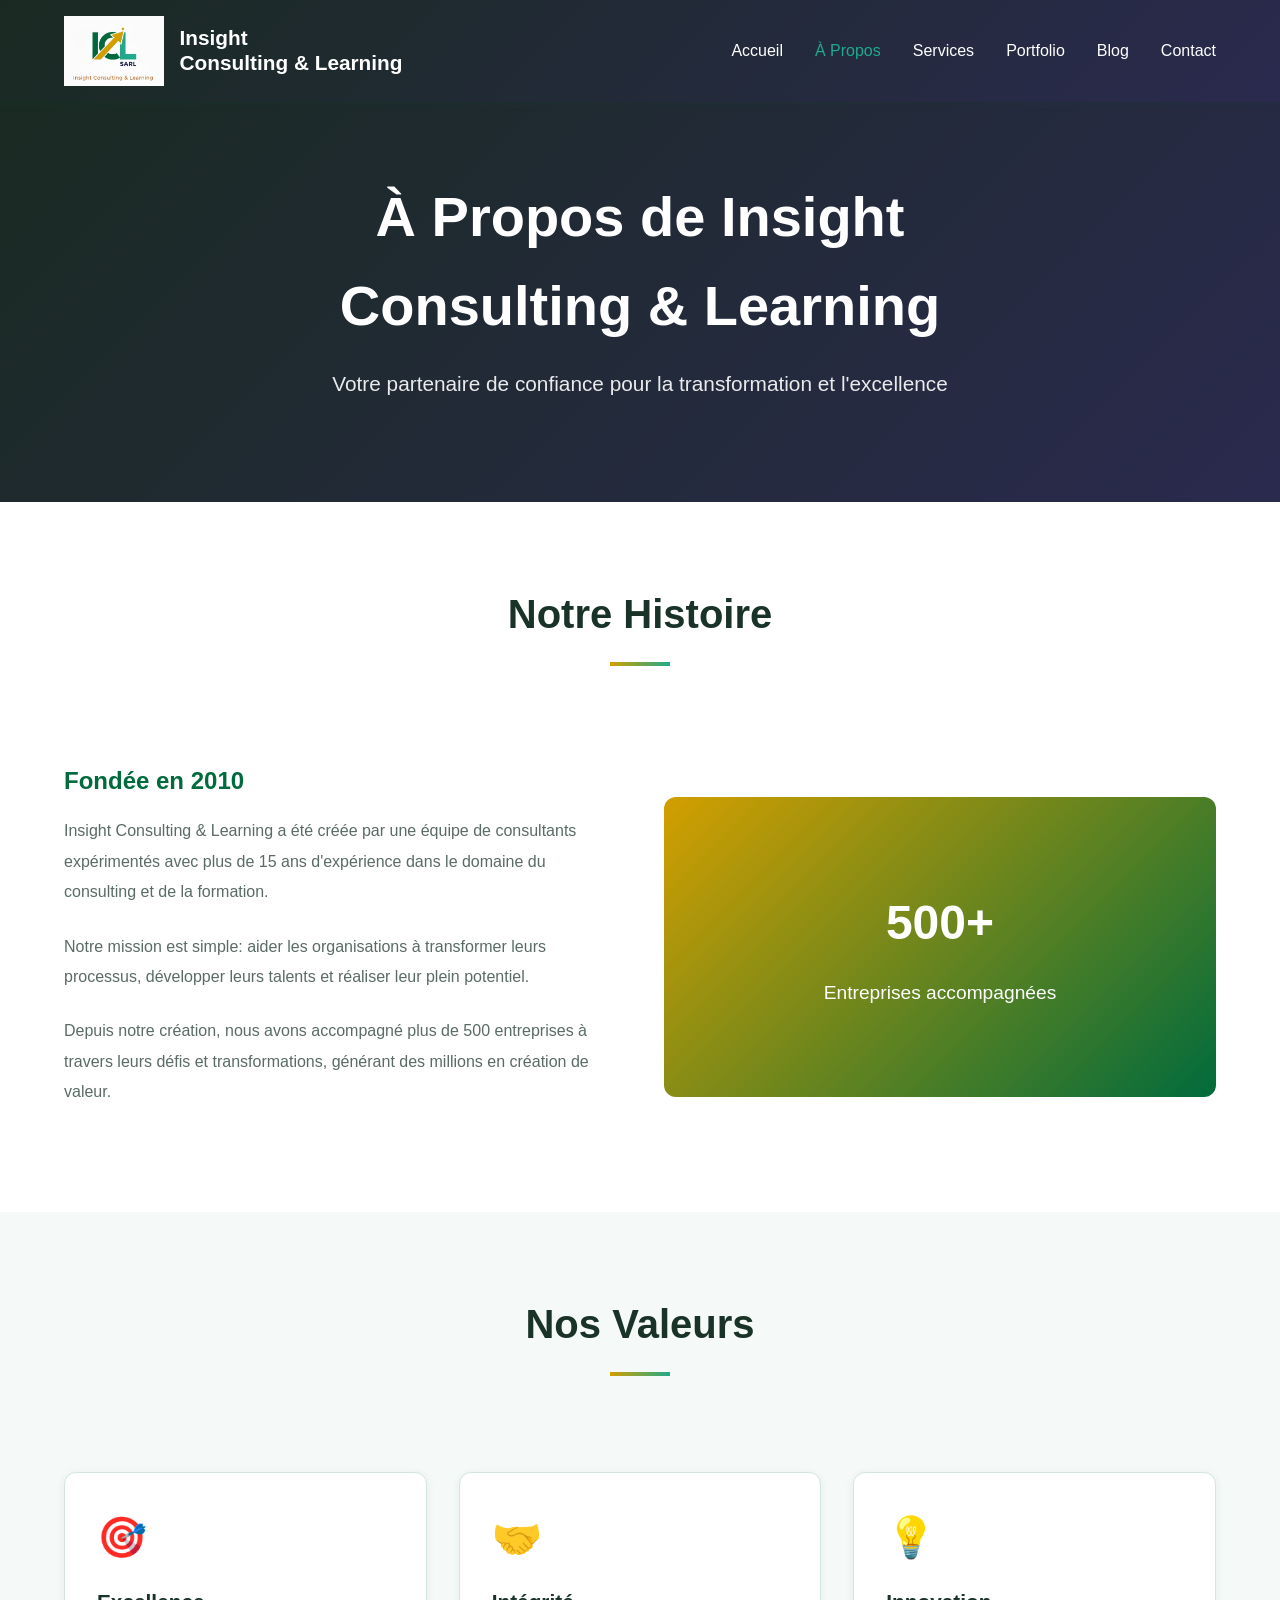
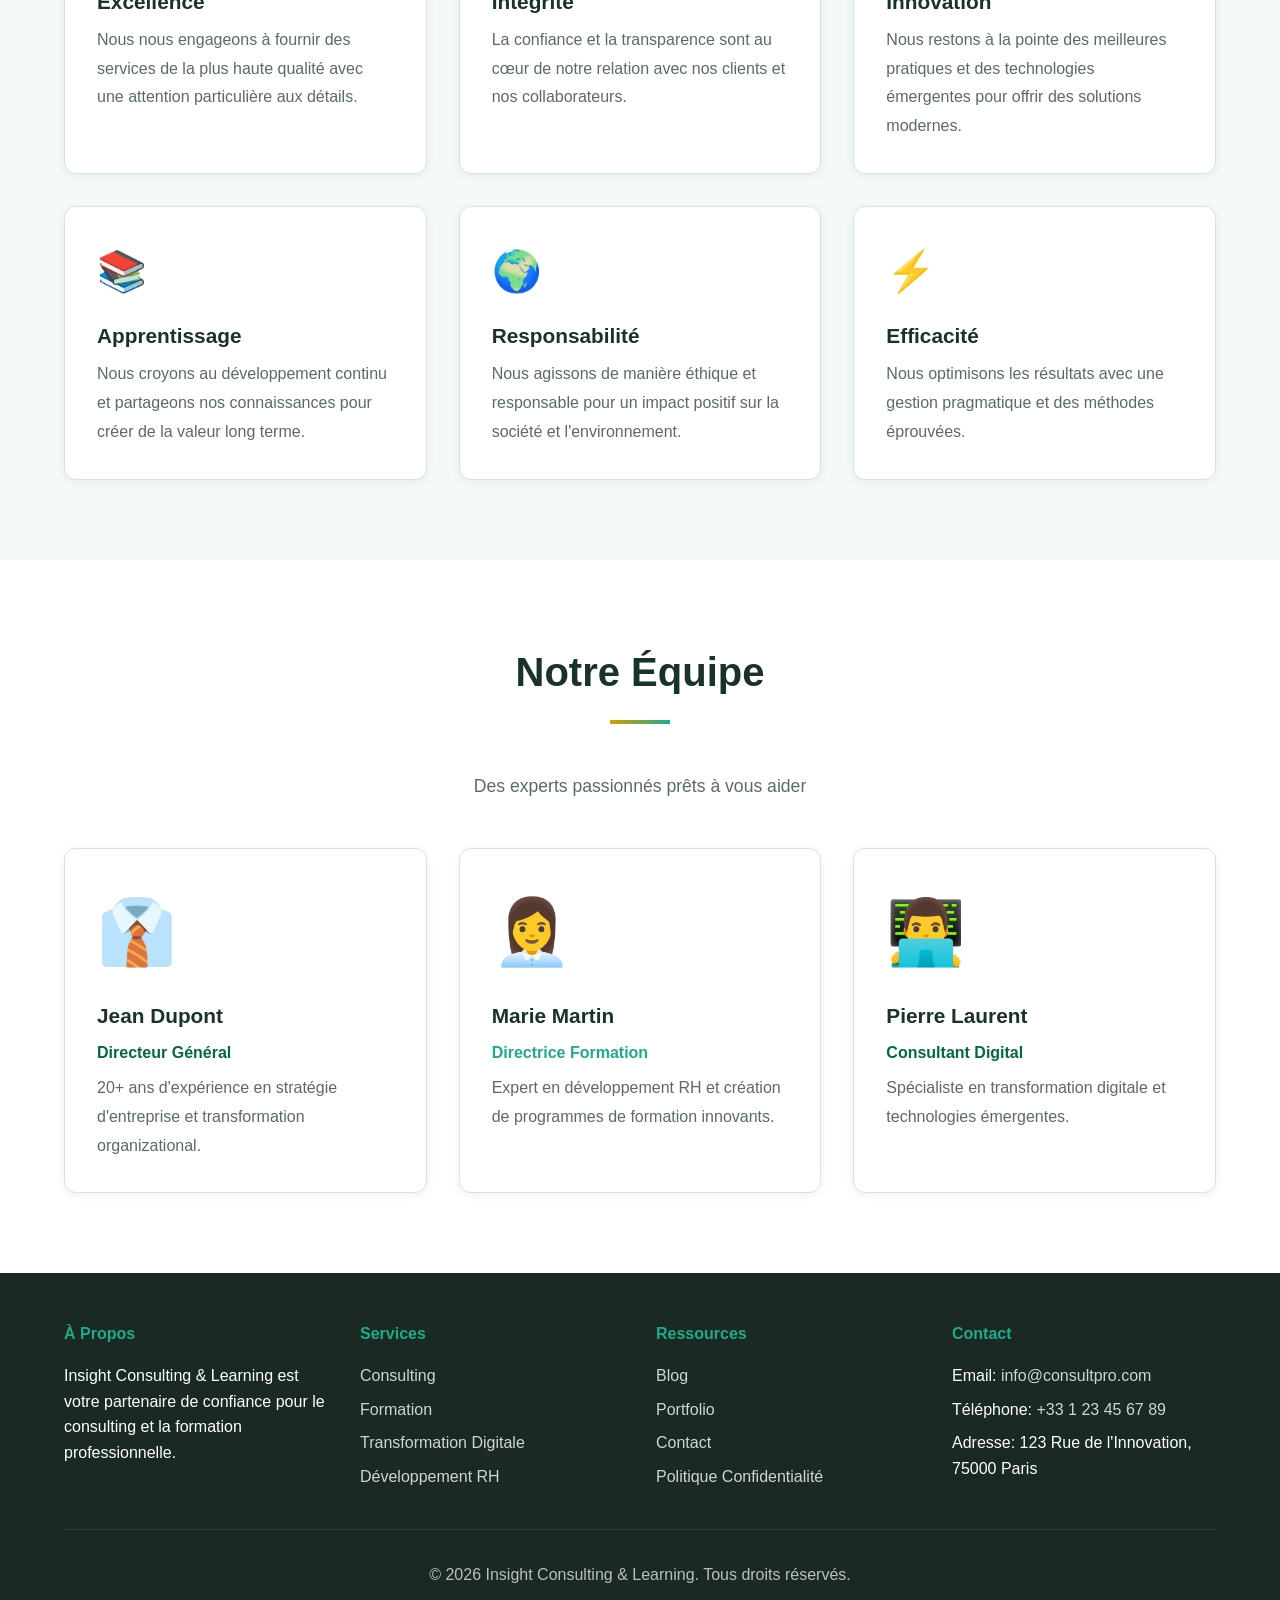
==== about.html @ 87603620 "Initial commit: Site vitrine Consulting et Formation" ====
<!DOCTYPE html>
<html lang="fr">
<head>
    <meta charset="UTF-8">
    <meta name="viewport" content="width=device-width, initial-scale=1.0">
    <title>À Propos - Insight Consulting & Learning</title>
    <meta name="description" content="Découvrez Insight Consulting & Learning, son histoire, son équipe et les valeurs qui nous guident.">
    <link rel="stylesheet" href="assets/css/style.css">
</head>
<body>
    <!-- HEADER & NAVIGATION -->
    <header>
        <nav>
            <div class="logo" style="display: flex; align-items: center; gap: 1rem;">
                <img src="assets/images/logo.jpeg" alt="Logo" style="height: 70px; width: auto;">
                <div style="font-size: 1.3rem; font-weight: bold; color: white; line-height: 1.2;">Insight<br>Consulting & Learning</div>
            </div>
            <ul class="nav-links">
                <li><a href="index.html">Accueil</a></li>
                <li><a href="about.html">À Propos</a></li>
                <li><a href="services.html">Services</a></li>
                <li><a href="portfolio.html">Portfolio</a></li>
                <li><a href="blog.html">Blog</a></li>
                <li><a href="contact.html">Contact</a></li>
            </ul>
            <button class="mobile-menu-toggle">☰</button>
        </nav>
    </header>

    <!-- HERO SECTION -->
    <section class="hero" style="min-height: 400px; padding: 60px 5%;">
        <div class="hero-content">
            <h1>À Propos de Insight Consulting & Learning</h1>
            <p>Votre partenaire de confiance pour la transformation et l'excellence</p>
        </div>
    </section>

    <!-- ABOUT CONTENT SECTION -->
    <section class="section">
        <h2 class="section-title">Notre Histoire</h2>
        
        <div class="about-content">
            <div class="about-text">
                <h3>Fondée en 2010</h3>
                <p>Insight Consulting & Learning a été créée par une équipe de consultants expérimentés avec plus de 15 ans d'expérience dans le domaine du consulting et de la formation.</p>
                <p>Notre mission est simple: aider les organisations à transformer leurs processus, développer leurs talents et réaliser leur plein potentiel.</p>
                <p>Depuis notre création, nous avons accompagné plus de 500 entreprises à travers leurs défis et transformations, générant des millions en création de valeur.</p>
            </div>
            <div style="background: linear-gradient(135deg, #D39F00, #006B3C); border-radius: 12px; padding: 2rem; color: white; display: flex; align-items: center; justify-content: center; min-height: 300px;">
                <div style="text-align: center;">
                    <div style="font-size: 3rem; font-weight: bold; margin-bottom: 1rem;">500+</div>
                    <div style="font-size: 1.2rem;">Entreprises accompagnées</div>
                </div>
            </div>
        </div>
    </section>

    <!-- VALUES SECTION -->
    <section class="section section-alt">
        <h2 class="section-title">Nos Valeurs</h2>
        
        <div class="cards-grid">
            <div class="card">
                <div class="card-icon">🎯</div>
                <h3 class="card-title">Excellence</h3>
                <p class="card-text">Nous nous engageons à fournir des services de la plus haute qualité avec une attention particulière aux détails.</p>
            </div>

            <div class="card">
                <div class="card-icon">🤝</div>
                <h3 class="card-title">Intégrité</h3>
                <p class="card-text">La confiance et la transparence sont au cœur de notre relation avec nos clients et nos collaborateurs.</p>
            </div>

            <div class="card">
                <div class="card-icon">💡</div>
                <h3 class="card-title">Innovation</h3>
                <p class="card-text">Nous restons à la pointe des meilleures pratiques et des technologies émergentes pour offrir des solutions modernes.</p>
            </div>

            <div class="card">
                <div class="card-icon">📚</div>
                <h3 class="card-title">Apprentissage</h3>
                <p class="card-text">Nous croyons au développement continu et partageons nos connaissances pour créer de la valeur long terme.</p>
            </div>

            <div class="card">
                <div class="card-icon">🌍</div>
                <h3 class="card-title">Responsabilité</h3>
                <p class="card-text">Nous agissons de manière éthique et responsable pour un impact positif sur la société et l'environnement.</p>
            </div>

            <div class="card">
                <div class="card-icon">⚡</div>
                <h3 class="card-title">Efficacité</h3>
                <p class="card-text">Nous optimisons les résultats avec une gestion pragmatique et des méthodes éprouvées.</p>
            </div>
        </div>
    </section>

    <!-- TEAM SECTION -->
    <section class="section">
        <h2 class="section-title">Notre Équipe</h2>
        <p class="section-subtitle">Des experts passionnés prêts à vous aider</p>
        
        <div class="cards-grid">
            <div class="card">
                <div class="card-icon" style="font-size: 4rem;">👔</div>
                <h3 class="card-title">Jean Dupont</h3>
                <p style="color: #006B3C; font-weight: 600; margin-bottom: 0.5rem;">Directeur Général</p>
                <p class="card-text">20+ ans d'expérience en stratégie d'entreprise et transformation organizational.</p>
            </div>

            <div class="card">
                <div class="card-icon" style="font-size: 4rem;">👩‍💼</div>
                <h3 class="card-title">Marie Martin</h3>
                <p style="color: #1FAA8B; font-weight: 600; margin-bottom: 0.5rem;">Directrice Formation</p>
                <p class="card-text">Expert en développement RH et création de programmes de formation innovants.</p>
            </div>

            <div class="card">
                <div class="card-icon" style="font-size: 4rem;">👨‍💻</div>
                <h3 class="card-title">Pierre Laurent</h3>
                <p style="color: #006B3C; font-weight: 600; margin-bottom: 0.5rem;">Consultant Digital</p>
                <p class="card-text">Spécialiste en transformation digitale et technologies émergentes.</p>
            </div>
        </div>
    </section>

    <!-- FOOTER -->
    <footer>
        <div class="footer-content">
            <div class="footer-section">
                <h4>À Propos</h4>
                <p>Insight Consulting & Learning est votre partenaire de confiance pour le consulting et la formation professionnelle.</p>
            </div>

            <div class="footer-section">
                <h4>Services</h4>
                <ul>
                    <li><a href="services.html#consulting">Consulting</a></li>
                    <li><a href="services.html#formation">Formation</a></li>
                    <li><a href="services.html#digital">Transformation Digitale</a></li>
                    <li><a href="services.html#rh">Développement RH</a></li>
                </ul>
            </div>

            <div class="footer-section">
                <h4>Ressources</h4>
                <ul>
                    <li><a href="blog.html">Blog</a></li>
                    <li><a href="portfolio.html">Portfolio</a></li>
                    <li><a href="contact.html">Contact</a></li>
                    <li><a href="#privacy">Politique Confidentialité</a></li>
                </ul>
            </div>

            <div class="footer-section">
                <h4>Contact</h4>
                <ul>
                    <li>Email: <a href="mailto:info@consultpro.com">info@consultpro.com</a></li>
                    <li>Téléphone: <a href="tel:+33123456789">+33 1 23 45 67 89</a></li>
                    <li>Adresse: 123 Rue de l'Innovation, 75000 Paris</li>
                </ul>
            </div>
        </div>

        <div class="footer-bottom">
            <p>&copy; 2026 Insight Consulting & Learning. Tous droits réservés.</p>
        </div>
    </footer>

    <!-- SCROLL TO TOP BUTTON -->
    <button id="scrollToTopBtn" style="display: none; position: fixed; bottom: 20px; right: 20px; padding: 10px 15px; background: linear-gradient(135deg, var(--primary-color), var(--secondary-color)); color: white; border: none; border-radius: 50%; cursor: pointer; font-size: 1.2rem; z-index: 999; width: 40px; height: 40px;">
        ↑
    </button>

    <script src="assets/js/script.js"></script>
</body>
</html>
---- assets/css/style.css ----
/* ============================================
   VARIABLES & RESET
   ============================================ */

:root {
  --primary-color: #006B3C;
  --secondary-color: #1FAA8B;
  --accent-color: #D39F00;
  --dark-bg: #1a2a22;
  --light-bg: #f5f9f7;
  --text-dark: #1a3328;
  --text-light: #5a6b65;
  --border-color: #d4e5dd;
  --shadow: 0 2px 8px rgba(0, 107, 60, 0.08);
  --shadow-lg: 0 8px 24px rgba(0, 107, 60, 0.15);
}

* {
  margin: 0;
  padding: 0;
  box-sizing: border-box;
}

html {
  scroll-behavior: smooth;
}

body {
  font-family: 'Segoe UI', Tahoma, Geneva, Verdana, sans-serif;
  color: var(--text-dark);
  line-height: 1.6;
  background-color: #fff;
}

/* ============================================
   HEADER & NAVIGATION
   ============================================ */

header {
  background: linear-gradient(135deg, var(--dark-bg) 0%, #2a2a4e 100%);
  color: white;
  position: sticky;
  top: 0;
  z-index: 1000;
  box-shadow: var(--shadow);
}

nav {
  display: flex;
  justify-content: space-between;
  align-items: center;
  padding: 1rem 5%;
  max-width: 1400px;
  margin: 0 auto;
  width: 100%;
}

.logo {
  font-size: 1.8rem;
  font-weight: bold;
  display: flex;
  align-items: center;
  gap: 0.5rem;
}

.nav-links {
  display: flex;
  list-style: none;
  gap: 2rem;
}

.nav-links a {
  color: white;
  text-decoration: none;
  transition: color 0.3s ease;
  font-weight: 500;
}

.nav-links a:hover {
  color: var(--secondary-color);
}

.mobile-menu-toggle {
  display: none;
  background: none;
  border: none;
  color: white;
  font-size: 1.5rem;
  cursor: pointer;
}

/* ============================================
   HERO SECTION
   ============================================ */

.hero {
  background: linear-gradient(135deg, var(--dark-bg) 0%, #2a2a4e 100%);
  color: white;
  padding: 100px 5%;
  text-align: center;
  min-height: 600px;
  display: flex;
  align-items: center;
  justify-content: center;
}

.hero-content {
  max-width: 800px;
  margin: 0 auto;
}

.hero h1 {
  font-size: 3.5rem;
  margin-bottom: 1rem;
  font-weight: bold;
}

.hero p {
  font-size: 1.3rem;
  margin-bottom: 2rem;
  color: rgba(255, 255, 255, 0.9);
}

.cta-button {
  display: inline-block;
  padding: 12px 30px;
  background: linear-gradient(135deg, var(--accent-color), var(--primary-color));
  color: white;
  text-decoration: none;
  border-radius: 50px;
  font-weight: 600;
  transition: transform 0.3s ease, box-shadow 0.3s ease;
  border: none;
  cursor: pointer;
  font-size: 1rem;
}

.cta-button:hover {
  transform: translateY(-2px);
  box-shadow: var(--shadow-lg);
}

/* ============================================
   MAIN CONTENT SECTIONS
   ============================================ */

.section {
  padding: 80px 5%;
  max-width: 1400px;
  margin: 0 auto;
}

.section-title {
  font-size: 2.5rem;
  margin-bottom: 3rem;
  text-align: center;
  color: var(--text-dark);
  position: relative;
  display: inline-block;
  width: 100%;
}

.section-title::after {
  content: '';
  display: block;
  width: 60px;
  height: 4px;
  background: linear-gradient(90deg, var(--accent-color), var(--secondary-color));
  margin: 1rem auto 0;
}

.section-subtitle {
  font-size: 1.1rem;
  color: var(--text-light);
  margin-bottom: 2rem;
  text-align: center;
}

/* ============================================
   CARDS & GRID
   ============================================ */

.cards-grid {
  display: grid;
  grid-template-columns: repeat(auto-fit, minmax(300px, 1fr));
  gap: 2rem;
  margin-top: 3rem;
}

.card {
  background: white;
  border-radius: 12px;
  padding: 2rem;
  box-shadow: var(--shadow);
  transition: transform 0.3s ease, box-shadow 0.3s ease;
  border: 1px solid var(--border-color);
}

.card:hover {
  transform: translateY(-8px);
  box-shadow: var(--shadow-lg);
}

.card-icon {
  font-size: 2.5rem;
  margin-bottom: 1rem;
  display: inline-block;
}

.card-title {
  font-size: 1.3rem;
  margin-bottom: 0.5rem;
  color: var(--text-dark);
}

.card-text {
  color: var(--text-light);
  line-height: 1.8;
}

/* ============================================
   ABOUT SECTION
   ============================================ */

.about-content {
  display: grid;
  grid-template-columns: 1fr 1fr;
  gap: 3rem;
  align-items: center;
  margin-top: 3rem;
}

.about-text h3 {
  font-size: 1.5rem;
  margin-bottom: 1rem;
  color: var(--primary-color);
}

.about-text p {
  margin-bottom: 1.5rem;
  color: var(--text-light);
  line-height: 1.9;
}

.values-list {
  list-style: none;
  margin-top: 2rem;
}

.values-list li {
  padding: 0.8rem 0;
  padding-left: 2rem;
  position: relative;
  color: var(--text-dark);
}

.values-list li::before {
  content: '✓';
  position: absolute;
  left: 0;
  color: var(--secondary-color);
  font-weight: bold;
  font-size: 1.3rem;
}

/* ============================================
   ALTERNATE SECTION (Light Background)
   ============================================ */

.section-alt {
  background-color: var(--light-bg);
}

/* ============================================
   CONTACT SECTION
   ============================================ */

.contact-wrapper {
  display: grid;
  grid-template-columns: 1fr 1fr;
  gap: 3rem;
  margin-top: 3rem;
}

.contact-info {
  display: flex;
  flex-direction: column;
  gap: 2rem;
}

.contact-item {
  padding: 1.5rem;
  background: white;
  border-radius: 8px;
  border-left: 4px solid var(--primary-color);
}

.contact-item strong {
  display: block;
  margin-bottom: 0.5rem;
  color: var(--text-dark);
}

.contact-form {
  background: white;
  padding: 2rem;
  border-radius: 12px;
  box-shadow: var(--shadow);
}

.form-group {
  margin-bottom: 1.5rem;
}

.form-group label {
  display: block;
  margin-bottom: 0.5rem;
  font-weight: 600;
  color: var(--text-dark);
}

.form-group input,
.form-group textarea {
  width: 100%;
  padding: 0.8rem;
  border: 1px solid var(--border-color);
  border-radius: 6px;
  font-family: inherit;
  font-size: 1rem;
  transition: border-color 0.3s ease;
}

.form-group input:focus,
.form-group textarea:focus {
  outline: none;
  border-color: var(--primary-color);
  box-shadow: 0 0 0 3px rgba(0, 102, 204, 0.1);
}

.form-group textarea {
  resize: vertical;
  min-height: 150px;
}

.form-submit {
  width: 100%;
  padding: 0.8rem;
  background: linear-gradient(135deg, var(--accent-color), var(--primary-color));
  color: white;
  border: none;
  border-radius: 6px;
  font-size: 1rem;
  font-weight: 600;
  cursor: pointer;
  transition: transform 0.3s ease, box-shadow 0.3s ease;
}

.form-submit:hover {
  transform: translateY(-2px);
  box-shadow: var(--shadow-lg);
}

/* ============================================
   FOOTER
   ============================================ */

footer {
  background: var(--dark-bg);
  color: white;
  padding: 3rem 5%;
}

.footer-content {
  display: grid;
  grid-template-columns: repeat(auto-fit, minmax(250px, 1fr));
  gap: 2rem;
  max-width: 1400px;
  margin: 0 auto 2rem;
}

.footer-section h4 {
  margin-bottom: 1rem;
  color: var(--secondary-color);
}

.footer-section ul {
  list-style: none;
}

.footer-section ul li {
  margin-bottom: 0.5rem;
}

.footer-section a {
  color: rgba(255, 255, 255, 0.8);
  text-decoration: none;
  transition: color 0.3s ease;
}

.footer-section a:hover {
  color: var(--secondary-color);
}

.footer-bottom {
  border-top: 1px solid rgba(255, 255, 255, 0.1);
  padding-top: 2rem;
  text-align: center;
  color: rgba(255, 255, 255, 0.7);
}

/* ============================================
   RESPONSIVE DESIGN
   ============================================ */

@media (max-width: 768px) {
  .nav-links {
    display: none;
    flex-direction: column;
    gap: 1rem;
    position: absolute;
    top: 60px;
    right: 0;
    width: 100%;
    background: var(--dark-bg);
    padding: 1rem;
    list-style: none;
  }

  .nav-links.active {
    display: flex;
  }

  .mobile-menu-toggle {
    display: block;
  }

  .hero h1 {
    font-size: 2rem;
  }

  .hero p {
    font-size: 1rem;
  }

  .section-title {
    font-size: 1.8rem;
  }

  .about-content,
  .contact-wrapper {
    grid-template-columns: 1fr;
  }

  .cards-grid {
    grid-template-columns: 1fr;
  }

  .section {
    padding: 50px 5%;
  }
}

@media (max-width: 480px) {
  nav {
    padding: 1rem 2%;
  }

  .logo {
    font-size: 1.3rem;
  }

  .hero {
    min-height: 400px;
    padding: 50px 2%;
  }

  .hero h1 {
    font-size: 1.5rem;
  }

  .hero p {
    font-size: 0.9rem;
  }

  .section-title {
    font-size: 1.5rem;
  }

  .cards-grid {
    gap: 1rem;
  }

  .card {
    padding: 1.5rem;
  }
}
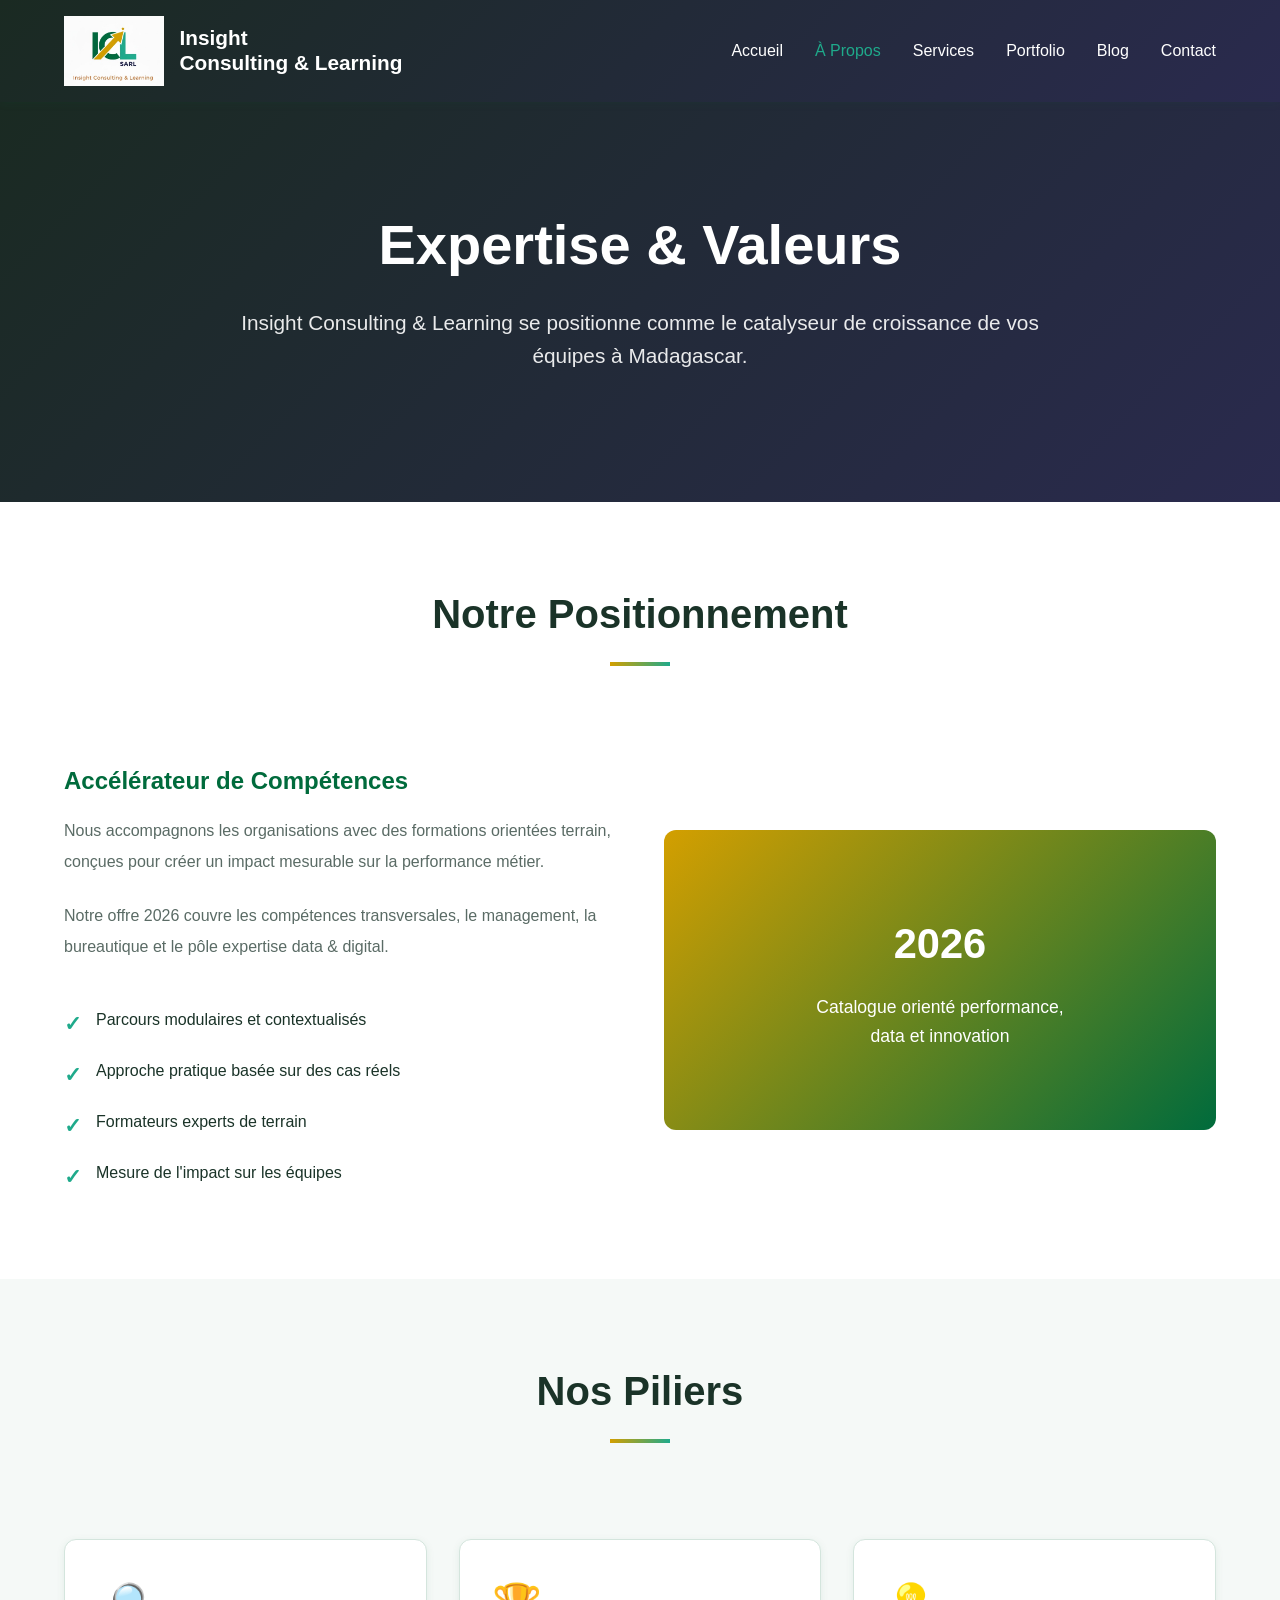
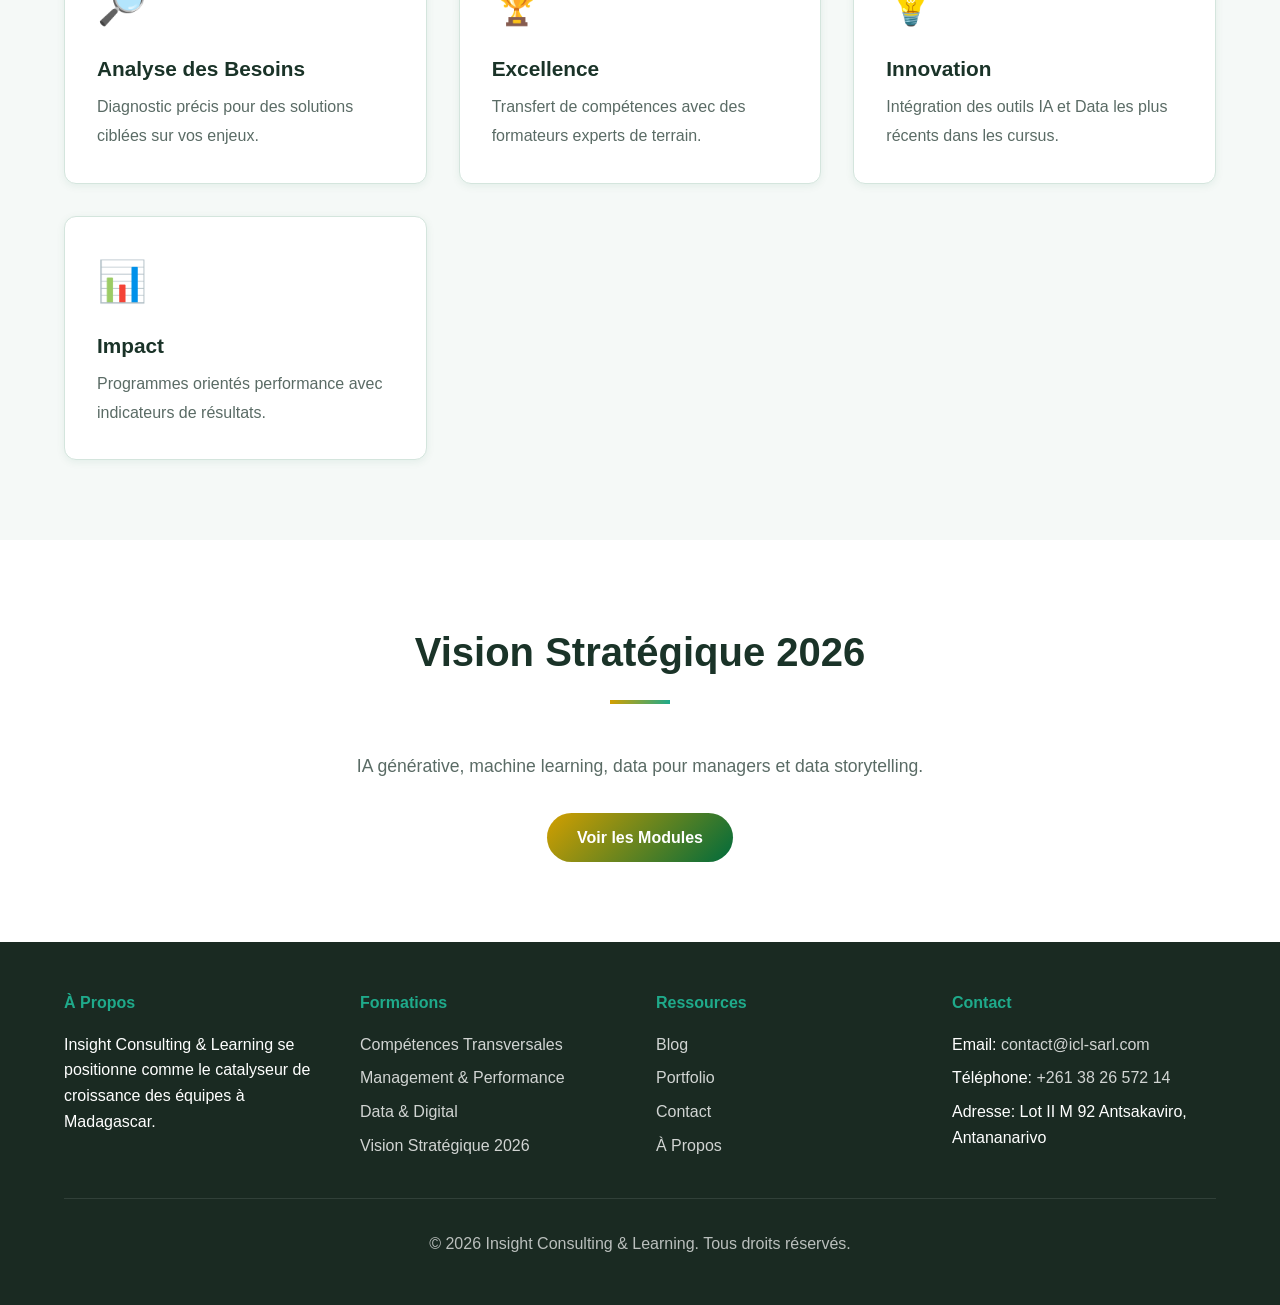
==== commit b95db8d4: "first modification" ====
--- a/about.html
+++ b/about.html
@@ -4,11 +4,10 @@
     <meta charset="UTF-8">
     <meta name="viewport" content="width=device-width, initial-scale=1.0">
     <title>À Propos - Insight Consulting & Learning</title>
-    <meta name="description" content="Découvrez Insight Consulting & Learning, son histoire, son équipe et les valeurs qui nous guident.">
+    <meta name="description" content="Découvrez le positionnement, les valeurs et la vision 2026 de Insight Consulting & Learning.">
     <link rel="stylesheet" href="assets/css/style.css">
 </head>
 <body>
-    <!-- HEADER & NAVIGATION -->
     <header>
         <nav>
             <div class="logo" style="display: flex; align-items: center; gap: 1rem;">
@@ -27,121 +26,84 @@
         </nav>
     </header>
 
-    <!-- HERO SECTION -->
     <section class="hero" style="min-height: 400px; padding: 60px 5%;">
         <div class="hero-content">
-            <h1>À Propos de Insight Consulting & Learning</h1>
-            <p>Votre partenaire de confiance pour la transformation et l'excellence</p>
+            <h1>Expertise & Valeurs</h1>
+            <p>Insight Consulting & Learning se positionne comme le catalyseur de croissance de vos équipes à Madagascar.</p>
         </div>
     </section>
 
-    <!-- ABOUT CONTENT SECTION -->
     <section class="section">
-        <h2 class="section-title">Notre Histoire</h2>
-        
+        <h2 class="section-title">Notre Positionnement</h2>
         <div class="about-content">
             <div class="about-text">
-                <h3>Fondée en 2010</h3>
-                <p>Insight Consulting & Learning a été créée par une équipe de consultants expérimentés avec plus de 15 ans d'expérience dans le domaine du consulting et de la formation.</p>
-                <p>Notre mission est simple: aider les organisations à transformer leurs processus, développer leurs talents et réaliser leur plein potentiel.</p>
-                <p>Depuis notre création, nous avons accompagné plus de 500 entreprises à travers leurs défis et transformations, générant des millions en création de valeur.</p>
+                <h3>Accélérateur de Compétences</h3>
+                <p>Nous accompagnons les organisations avec des formations orientées terrain, conçues pour créer un impact mesurable sur la performance métier.</p>
+                <p>Notre offre 2026 couvre les compétences transversales, le management, la bureautique et le pôle expertise data & digital.</p>
+                <ul class="values-list">
+                    <li>Parcours modulaires et contextualisés</li>
+                    <li>Approche pratique basée sur des cas réels</li>
+                    <li>Formateurs experts de terrain</li>
+                    <li>Mesure de l'impact sur les équipes</li>
+                </ul>
             </div>
             <div style="background: linear-gradient(135deg, #D39F00, #006B3C); border-radius: 12px; padding: 2rem; color: white; display: flex; align-items: center; justify-content: center; min-height: 300px;">
                 <div style="text-align: center;">
-                    <div style="font-size: 3rem; font-weight: bold; margin-bottom: 1rem;">500+</div>
-                    <div style="font-size: 1.2rem;">Entreprises accompagnées</div>
+                    <div style="font-size: 2.6rem; font-weight: bold; margin-bottom: 1rem;">2026</div>
+                    <div style="font-size: 1.1rem;">Catalogue orienté performance,<br>data et innovation</div>
                 </div>
             </div>
         </div>
     </section>
 
-    <!-- VALUES SECTION -->
     <section class="section section-alt">
-        <h2 class="section-title">Nos Valeurs</h2>
-        
+        <h2 class="section-title">Nos Piliers</h2>
         <div class="cards-grid">
             <div class="card">
-                <div class="card-icon">🎯</div>
+                <div class="card-icon">🔎</div>
+                <h3 class="card-title">Analyse des Besoins</h3>
+                <p class="card-text">Diagnostic précis pour des solutions ciblées sur vos enjeux.</p>
+            </div>
+            <div class="card">
+                <div class="card-icon">🏆</div>
                 <h3 class="card-title">Excellence</h3>
-                <p class="card-text">Nous nous engageons à fournir des services de la plus haute qualité avec une attention particulière aux détails.</p>
+                <p class="card-text">Transfert de compétences avec des formateurs experts de terrain.</p>
             </div>
-
-            <div class="card">
-                <div class="card-icon">🤝</div>
-                <h3 class="card-title">Intégrité</h3>
-                <p class="card-text">La confiance et la transparence sont au cœur de notre relation avec nos clients et nos collaborateurs.</p>
-            </div>
-
             <div class="card">
                 <div class="card-icon">💡</div>
                 <h3 class="card-title">Innovation</h3>
-                <p class="card-text">Nous restons à la pointe des meilleures pratiques et des technologies émergentes pour offrir des solutions modernes.</p>
+                <p class="card-text">Intégration des outils IA et Data les plus récents dans les cursus.</p>
             </div>
-
             <div class="card">
-                <div class="card-icon">📚</div>
-                <h3 class="card-title">Apprentissage</h3>
-                <p class="card-text">Nous croyons au développement continu et partageons nos connaissances pour créer de la valeur long terme.</p>
-            </div>
-
-            <div class="card">
-                <div class="card-icon">🌍</div>
-                <h3 class="card-title">Responsabilité</h3>
-                <p class="card-text">Nous agissons de manière éthique et responsable pour un impact positif sur la société et l'environnement.</p>
-            </div>
-
-            <div class="card">
-                <div class="card-icon">⚡</div>
-                <h3 class="card-title">Efficacité</h3>
-                <p class="card-text">Nous optimisons les résultats avec une gestion pragmatique et des méthodes éprouvées.</p>
+                <div class="card-icon">📊</div>
+                <h3 class="card-title">Impact</h3>
+                <p class="card-text">Programmes orientés performance avec indicateurs de résultats.</p>
             </div>
         </div>
     </section>
 
-    <!-- TEAM SECTION -->
     <section class="section">
-        <h2 class="section-title">Notre Équipe</h2>
-        <p class="section-subtitle">Des experts passionnés prêts à vous aider</p>
-        
-        <div class="cards-grid">
-            <div class="card">
-                <div class="card-icon" style="font-size: 4rem;">👔</div>
-                <h3 class="card-title">Jean Dupont</h3>
-                <p style="color: #006B3C; font-weight: 600; margin-bottom: 0.5rem;">Directeur Général</p>
-                <p class="card-text">20+ ans d'expérience en stratégie d'entreprise et transformation organizational.</p>
-            </div>
-
-            <div class="card">
-                <div class="card-icon" style="font-size: 4rem;">👩‍💼</div>
-                <h3 class="card-title">Marie Martin</h3>
-                <p style="color: #1FAA8B; font-weight: 600; margin-bottom: 0.5rem;">Directrice Formation</p>
-                <p class="card-text">Expert en développement RH et création de programmes de formation innovants.</p>
-            </div>
-
-            <div class="card">
-                <div class="card-icon" style="font-size: 4rem;">👨‍💻</div>
-                <h3 class="card-title">Pierre Laurent</h3>
-                <p style="color: #006B3C; font-weight: 600; margin-bottom: 0.5rem;">Consultant Digital</p>
-                <p class="card-text">Spécialiste en transformation digitale et technologies émergentes.</p>
-            </div>
+        <h2 class="section-title">Vision Stratégique 2026</h2>
+        <p class="section-subtitle">IA générative, machine learning, data pour managers et data storytelling.</p>
+        <div style="text-align: center; margin-top: 2rem;">
+            <a href="services.html#vision-2026" class="cta-button">Voir les Modules</a>
         </div>
     </section>
 
-    <!-- FOOTER -->
     <footer>
         <div class="footer-content">
             <div class="footer-section">
                 <h4>À Propos</h4>
-                <p>Insight Consulting & Learning est votre partenaire de confiance pour le consulting et la formation professionnelle.</p>
+                <p>Insight Consulting & Learning se positionne comme le catalyseur de croissance des équipes à Madagascar.</p>
             </div>
 
             <div class="footer-section">
-                <h4>Services</h4>
+                <h4>Formations</h4>
                 <ul>
-                    <li><a href="services.html#consulting">Consulting</a></li>
-                    <li><a href="services.html#formation">Formation</a></li>
-                    <li><a href="services.html#digital">Transformation Digitale</a></li>
-                    <li><a href="services.html#rh">Développement RH</a></li>
+                    <li><a href="services.html#transversal">Compétences Transversales</a></li>
+                    <li><a href="services.html#management">Management & Performance</a></li>
+                    <li><a href="services.html#data">Data & Digital</a></li>
+                    <li><a href="services.html#vision-2026">Vision Stratégique 2026</a></li>
                 </ul>
             </div>
 
@@ -151,16 +113,16 @@
                     <li><a href="blog.html">Blog</a></li>
                     <li><a href="portfolio.html">Portfolio</a></li>
                     <li><a href="contact.html">Contact</a></li>
-                    <li><a href="#privacy">Politique Confidentialité</a></li>
+                    <li><a href="about.html">À Propos</a></li>
                 </ul>
             </div>
 
             <div class="footer-section">
                 <h4>Contact</h4>
                 <ul>
-                    <li>Email: <a href="mailto:info@consultpro.com">info@consultpro.com</a></li>
-                    <li>Téléphone: <a href="tel:+33123456789">+33 1 23 45 67 89</a></li>
-                    <li>Adresse: 123 Rue de l'Innovation, 75000 Paris</li>
+                    <li>Email: <a href="mailto:contact@icl-sarl.com">contact@icl-sarl.com</a></li>
+                    <li>Téléphone: <a href="tel:+261382657214">+261 38 26 572 14</a></li>
+                    <li>Adresse: Lot II M 92 Antsakaviro, Antananarivo</li>
                 </ul>
             </div>
         </div>
@@ -170,7 +132,6 @@
         </div>
     </footer>
 
-    <!-- SCROLL TO TOP BUTTON -->
     <button id="scrollToTopBtn" style="display: none; position: fixed; bottom: 20px; right: 20px; padding: 10px 15px; background: linear-gradient(135deg, var(--primary-color), var(--secondary-color)); color: white; border: none; border-radius: 50%; cursor: pointer; font-size: 1.2rem; z-index: 999; width: 40px; height: 40px;">
         ↑
     </button>
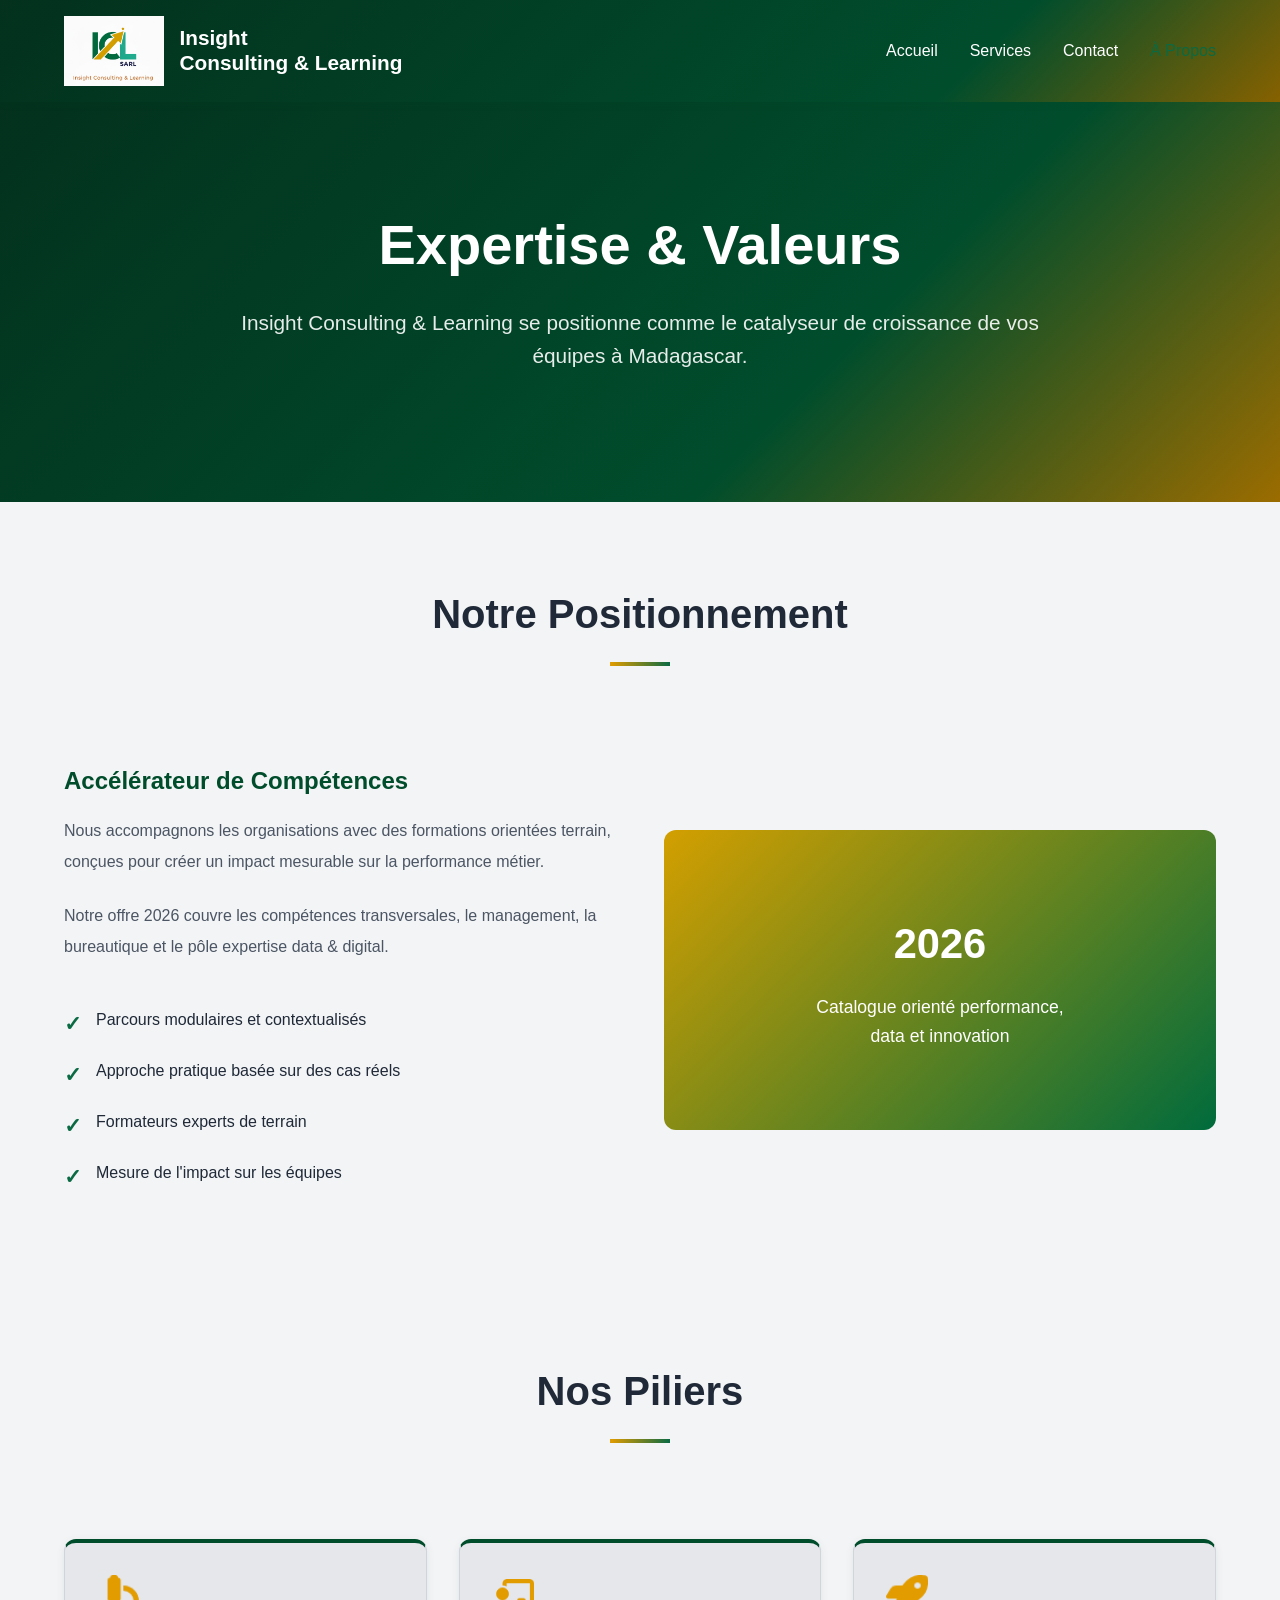
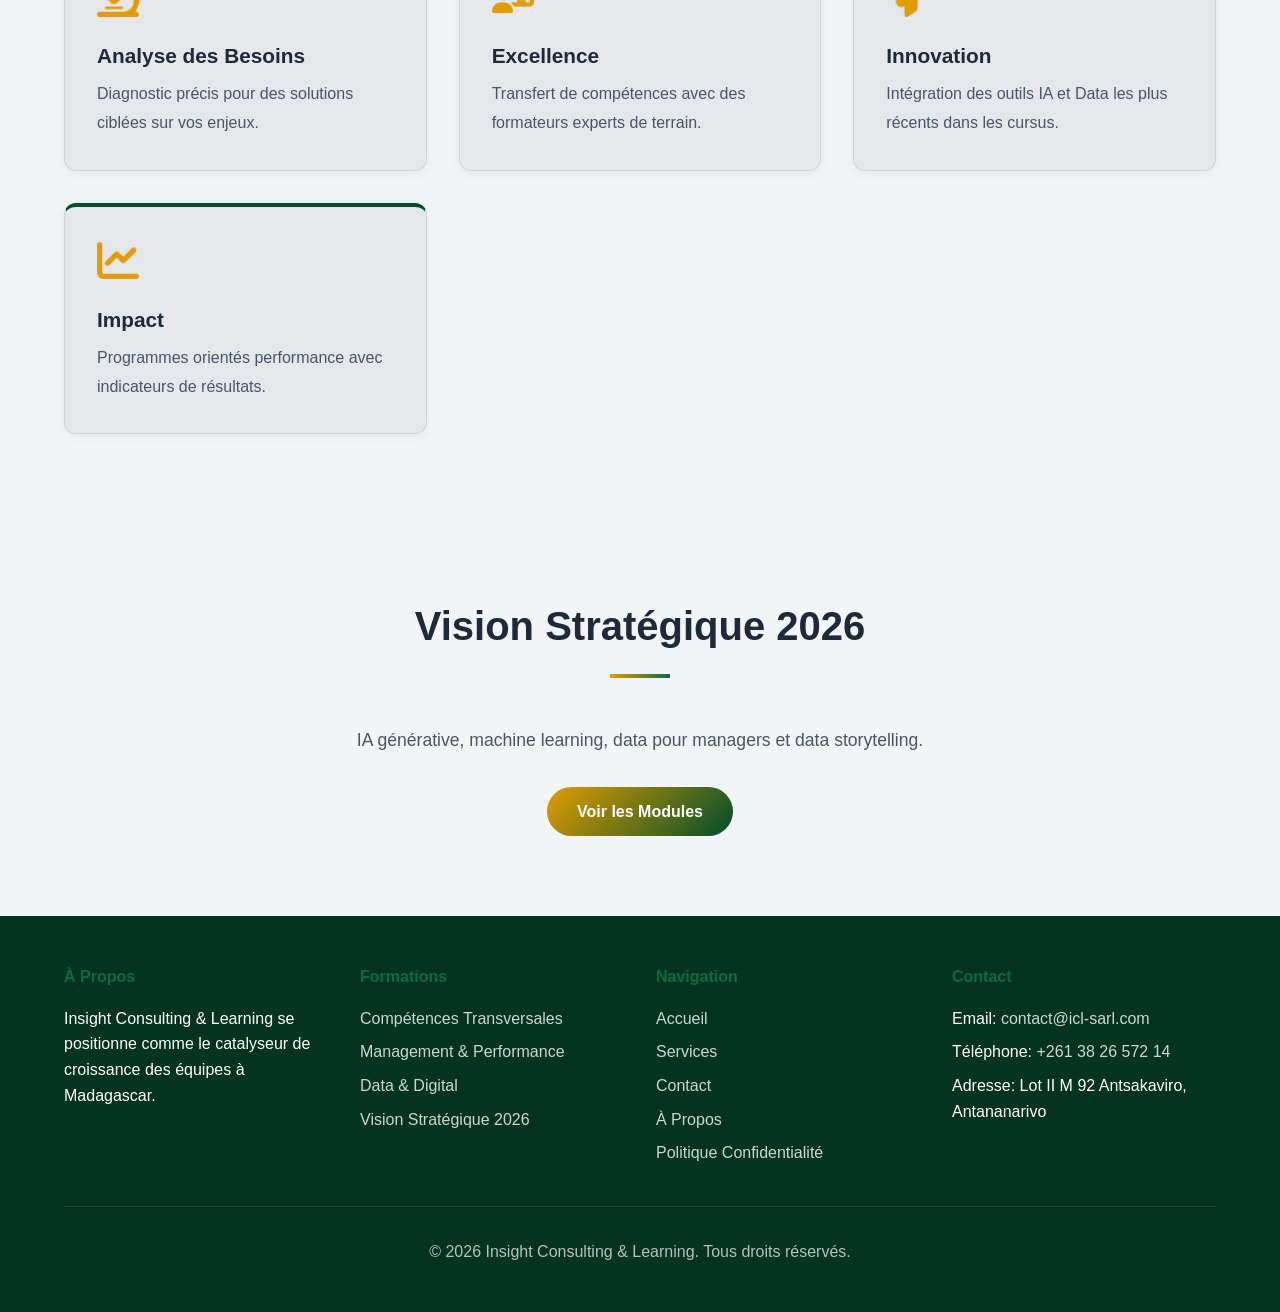
==== commit d8f1f856: "ajustememnt suivant catalogues" ====
--- a/about.html
+++ b/about.html
@@ -11,18 +11,16 @@
     <header>
         <nav>
             <div class="logo" style="display: flex; align-items: center; gap: 1rem;">
-                <img src="assets/images/logo.jpeg" alt="Logo" style="height: 70px; width: auto;">
+                <img src="assets/images/logo-icl-catalogue.png" alt="Logo Insight Consulting & Learning" style="height: 70px; width: auto;">
                 <div style="font-size: 1.3rem; font-weight: bold; color: white; line-height: 1.2;">Insight<br>Consulting & Learning</div>
             </div>
-            <ul class="nav-links">
+            <ul class="nav-links" id="main-navigation">
                 <li><a href="index.html">Accueil</a></li>
+                <li><a href="services.html">Services</a></li>
+                <li><a href="contact.html">Contact</a></li>
                 <li><a href="about.html">À Propos</a></li>
-                <li><a href="services.html">Services</a></li>
-                <li><a href="portfolio.html">Portfolio</a></li>
-                <li><a href="blog.html">Blog</a></li>
-                <li><a href="contact.html">Contact</a></li>
             </ul>
-            <button class="mobile-menu-toggle">☰</button>
+            <button class="mobile-menu-toggle" aria-label="Ouvrir le menu" aria-expanded="false" aria-controls="main-navigation">☰</button>
         </nav>
     </header>
 
@@ -60,22 +58,22 @@
         <h2 class="section-title">Nos Piliers</h2>
         <div class="cards-grid">
             <div class="card">
-                <div class="card-icon">🔎</div>
+                <div class="card-icon"><img src="assets/images/icons/pilier-analyse.png" alt="Icône analyse des besoins"></div>
                 <h3 class="card-title">Analyse des Besoins</h3>
                 <p class="card-text">Diagnostic précis pour des solutions ciblées sur vos enjeux.</p>
             </div>
             <div class="card">
-                <div class="card-icon">🏆</div>
+                <div class="card-icon"><img src="assets/images/icons/pilier-excellence.png" alt="Icône excellence"></div>
                 <h3 class="card-title">Excellence</h3>
                 <p class="card-text">Transfert de compétences avec des formateurs experts de terrain.</p>
             </div>
             <div class="card">
-                <div class="card-icon">💡</div>
+                <div class="card-icon"><img src="assets/images/icons/pilier-innovation.png" alt="Icône innovation"></div>
                 <h3 class="card-title">Innovation</h3>
                 <p class="card-text">Intégration des outils IA et Data les plus récents dans les cursus.</p>
             </div>
             <div class="card">
-                <div class="card-icon">📊</div>
+                <div class="card-icon"><img src="assets/images/icons/pilier-impact.png" alt="Icône impact"></div>
                 <h3 class="card-title">Impact</h3>
                 <p class="card-text">Programmes orientés performance avec indicateurs de résultats.</p>
             </div>
@@ -108,12 +106,13 @@
             </div>
 
             <div class="footer-section">
-                <h4>Ressources</h4>
+                <h4>Navigation</h4>
                 <ul>
-                    <li><a href="blog.html">Blog</a></li>
-                    <li><a href="portfolio.html">Portfolio</a></li>
+                    <li><a href="index.html">Accueil</a></li>
+                    <li><a href="services.html">Services</a></li>
                     <li><a href="contact.html">Contact</a></li>
                     <li><a href="about.html">À Propos</a></li>
+                    <li><a href="privacy.html">Politique Confidentialité</a></li>
                 </ul>
             </div>
 
@@ -136,6 +135,6 @@
         ↑
     </button>
 
-    <script src="assets/js/script.js"></script>
+    <script src="assets/js/script.js" defer></script>
 </body>
 </html>
--- a/assets/css/style.css
+++ b/assets/css/style.css
@@ -3,16 +3,16 @@
    ============================================ */
 
 :root {
-  --primary-color: #006B3C;
-  --secondary-color: #1FAA8B;
-  --accent-color: #D39F00;
-  --dark-bg: #1a2a22;
-  --light-bg: #f5f9f7;
-  --text-dark: #1a3328;
-  --text-light: #5a6b65;
-  --border-color: #d4e5dd;
-  --shadow: 0 2px 8px rgba(0, 107, 60, 0.08);
-  --shadow-lg: 0 8px 24px rgba(0, 107, 60, 0.15);
+  --primary-color: #004d2c;
+  --secondary-color: #0a6a43;
+  --accent-color: #e29c00;
+  --dark-bg: #043320;
+  --light-bg: #f3f4f6;
+  --text-dark: #1f2937;
+  --text-light: #4b5563;
+  --border-color: #d1d5db;
+  --shadow: 0 2px 8px rgba(0, 77, 44, 0.08);
+  --shadow-lg: 0 10px 28px rgba(0, 77, 44, 0.16);
 }
 
 * {
@@ -29,7 +29,7 @@
   font-family: 'Segoe UI', Tahoma, Geneva, Verdana, sans-serif;
   color: var(--text-dark);
   line-height: 1.6;
-  background-color: #fff;
+  background-color: var(--light-bg);
 }
 
 /* ============================================
@@ -37,7 +37,7 @@
    ============================================ */
 
 header {
-  background: linear-gradient(135deg, var(--dark-bg) 0%, #2a2a4e 100%);
+  background: linear-gradient(135deg, #03311d 0%, var(--primary-color) 75%, #866100 100%);
   color: white;
   position: sticky;
   top: 0;
@@ -80,6 +80,18 @@
   color: var(--secondary-color);
 }
 
+.nav-links a.active {
+  color: var(--secondary-color);
+}
+
+.nav-links a:focus-visible,
+.mobile-menu-toggle:focus-visible,
+.cta-button:focus-visible,
+.form-submit:focus-visible {
+  outline: 3px solid var(--accent-color);
+  outline-offset: 3px;
+}
+
 .mobile-menu-toggle {
   display: none;
   background: none;
@@ -94,7 +106,7 @@
    ============================================ */
 
 .hero {
-  background: linear-gradient(135deg, var(--dark-bg) 0%, #2a2a4e 100%);
+  background: linear-gradient(135deg, #03311d 0%, var(--primary-color) 65%, #9b6c00 100%);
   color: white;
   padding: 100px 5%;
   text-align: center;
@@ -133,6 +145,23 @@
   border: none;
   cursor: pointer;
   font-size: 1rem;
+}
+
+.hero-actions {
+  display: flex;
+  justify-content: center;
+  align-items: center;
+  gap: 1rem;
+  flex-wrap: wrap;
+}
+
+.cta-button.cta-outline {
+  background: transparent;
+  border: 2px solid rgba(255, 255, 255, 0.9);
+}
+
+.cta-button.cta-outline:hover {
+  background: rgba(255, 255, 255, 0.12);
 }
 
 .cta-button:hover {
@@ -188,12 +217,13 @@
 }
 
 .card {
-  background: white;
+  background: #e5e7eb;
   border-radius: 12px;
   padding: 2rem;
   box-shadow: var(--shadow);
   transition: transform 0.3s ease, box-shadow 0.3s ease;
   border: 1px solid var(--border-color);
+  border-top: 4px solid var(--primary-color);
 }
 
 .card:hover {
@@ -205,6 +235,13 @@
   font-size: 2.5rem;
   margin-bottom: 1rem;
   display: inline-block;
+  line-height: 1;
+}
+
+.card-icon img {
+  width: 42px;
+  height: 42px;
+  object-fit: contain;
 }
 
 .card-title {
@@ -460,6 +497,17 @@
   }
 }
 
+@media (prefers-reduced-motion: reduce) {
+  *,
+  *::before,
+  *::after {
+    animation-duration: 0.01ms !important;
+    animation-iteration-count: 1 !important;
+    transition-duration: 0.01ms !important;
+    scroll-behavior: auto !important;
+  }
+}
+
 @media (max-width: 480px) {
   nav {
     padding: 1rem 2%;
